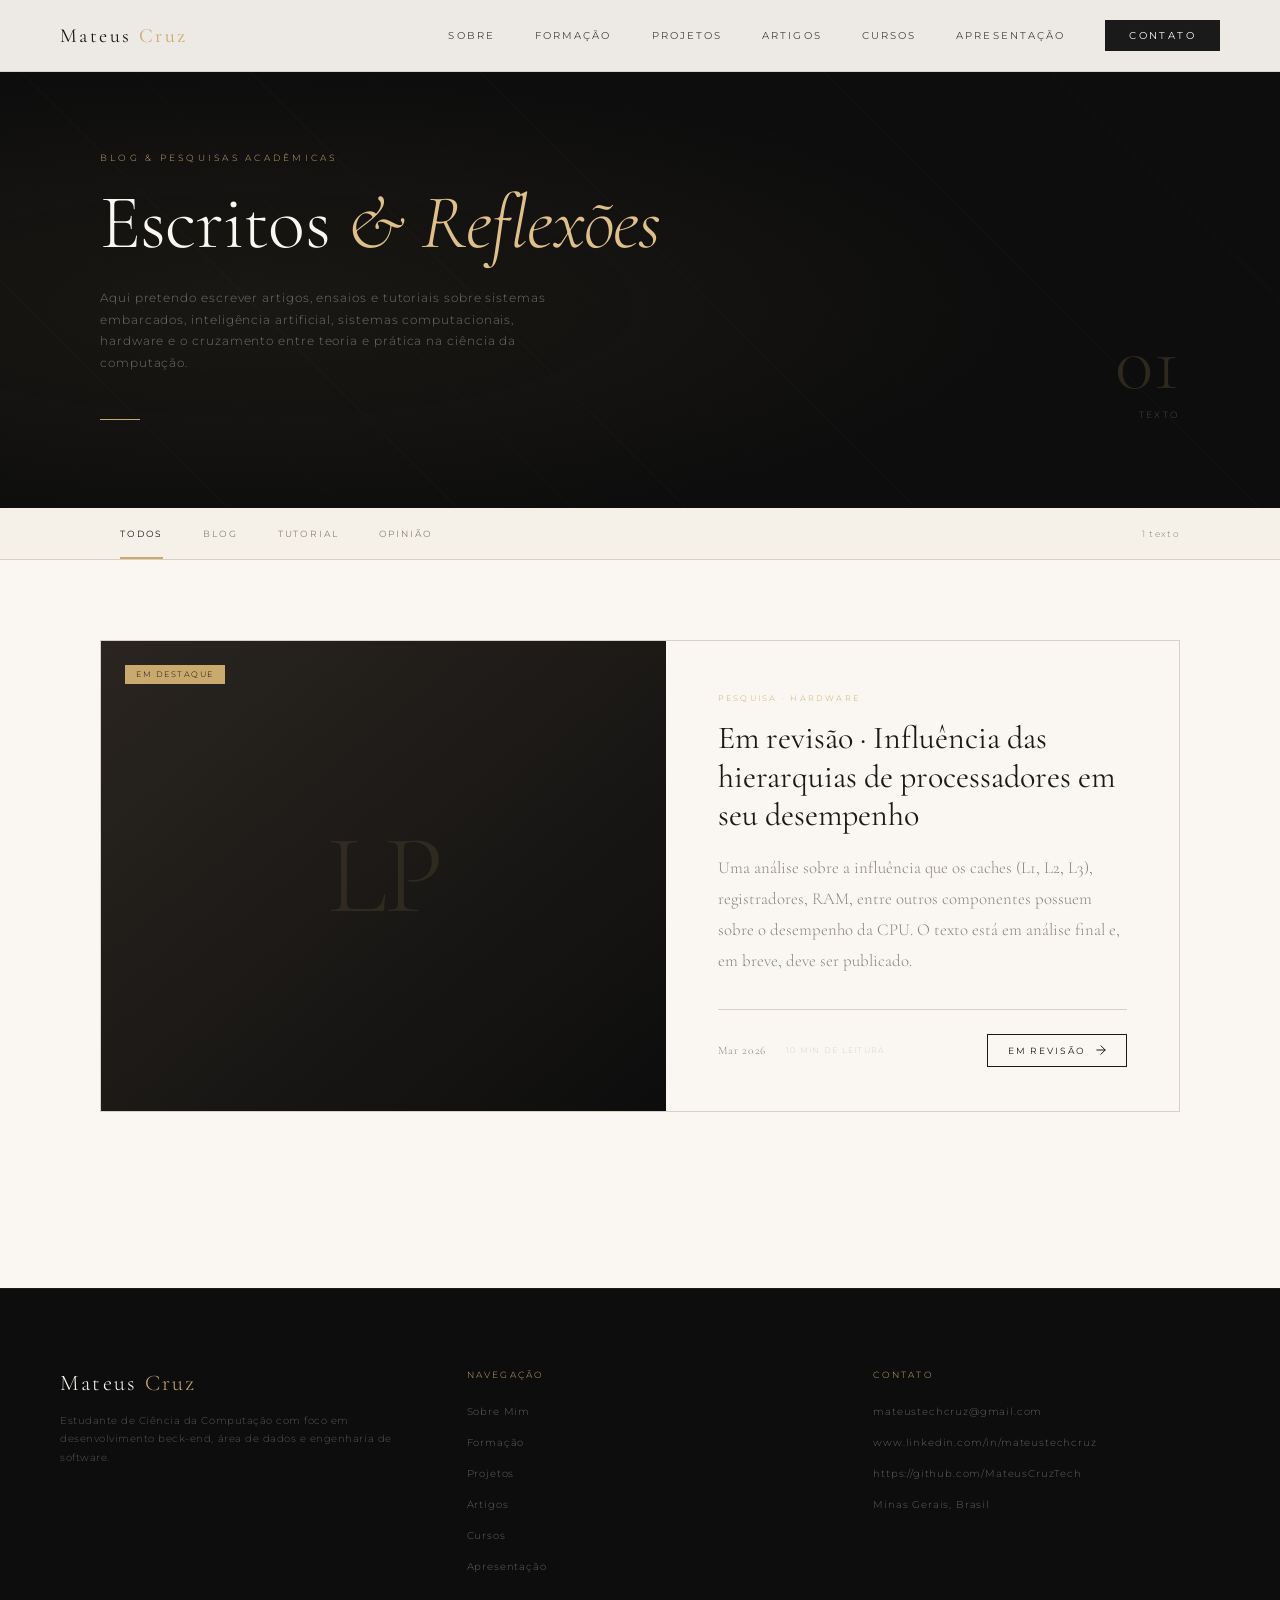
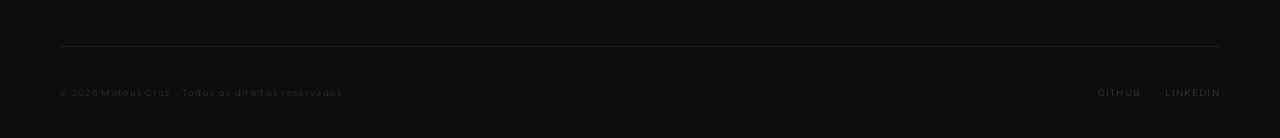
==== pages/articles_page/index.html @ 6759795a "portfolio update" ====
<!DOCTYPE html>
<html lang="pt-BR">

<head>
    <meta charset="UTF-8">
    <meta name="viewport" content="width=device-width, initial-scale=1.0">
    <title>Escritos & Pesquisa · Mateus Cruz</title>
    <link rel="preconnect" href="https://fonts.googleapis.com">
    <link
        href="https://fonts.googleapis.com/css2?family=Cormorant+Garamond:ital,wght@0,300;0,400;0,500;0,600;1,300;1,400&family=Montserrat:wght@200;300;400;500&display=swap"
        rel="stylesheet">
    <link rel="stylesheet" href="style.css">
</head>

<body>


    <header>
        <a href="../../index.html" class="logo">Mateus <span>Cruz</span></a>
        <nav>
            <a href="/index.html#sobre">Sobre</a>
            <a href="/index.html#formacao">Formação</a>
            <a href="../project_page/index.html">Projetos</a>
            <a href="../articles_page/index.html">Artigos</a>
            <a href="/index.html#cursos">Cursos</a>
            <a href="/index.html#apresentacao">Apresentação</a>
            <a href="mailto:mateustechcruz@gmail.com" class="nav-cta">Contato</a>
        </nav>
        <div class="hamburger" id="hamburger" aria-label="Menu" role="button" tabindex="0">
            <span></span><span></span><span></span>
        </div>
    </header>

    <nav class="mobile-nav" id="mobile-nav">
        <a href="/index.html#sobre">Sobre</a>
        <a href="/index.html#formacao">Formação</a>
        <a href="../project_page/index.html">Projetos</a>
        <a href="../articles_page/index.html">Artigos</a>
        <a href="/index.html#cursos">Cursos</a>
        <a href="/index.html#apresentacao">Apresentação</a>
        <a href="mailto:mateustechcruz@gmail.com" class="nav-cta">Contato</a>
    </nav>



    <section class="page-hero">
        <div class="page-hero-texture"></div>
        <div class="page-hero-inner">
            <div>
                <span class="page-hero-eyebrow">Blog & Pesquisas Acadêmicas</span>
                <h1 class="page-hero-title">Escritos <em>& Reflexões</em></h1>
                <p class="page-hero-desc">
                    Aqui pretendo escrever artigos, ensaios e tutoriais sobre sistemas embarcados, inteligência
                    artificial, sistemas computacionais, hardware e o
                    cruzamento entre teoria e prática na ciência da computação.
                </p>
                <div class="page-hero-line"></div>
            </div>
            <div class="page-hero-meta">
                <span class="hero-count" id="total-count">01</span>
                <span class="hero-count-label">Texto</span>
            </div>
        </div>
    </section>


    <div class="filters-bar">
        <div class="filters-inner">
            <button class="filter-btn active" data-filter="all">Todos</button>
            <button class="filter-btn" data-filter="blog">Blog</button>
            <button class="filter-btn" data-filter="tutorial">Tutorial</button>
            <button class="filter-btn" data-filter="opiniao">Opinião</button>
            <span class="filters-count" id="filter-count">1 texto</span>
        </div>
    </div>


    <section class="blog-section">
        <div class="blog-wrapper">


            <article class="featured-post reveal" data-category="blog">
                <div class="featured-post-thumb">
                    <div class="featured-badge">Em Destaque</div>
                    <!--  <img src="" alt=""> -->
                    <span class="thumb-initials-large">LP</span>
                </div>
                <div class="featured-post-body">
                    <div>
                        <span class="post-category">Pesquisa · Hardware</span>
                        <h2 class="featured-post-title">Em revisão · Influência das hierarquias de processadores em seu
                            desempenho</h2>
                        <p class="featured-post-excerpt">
                            Uma análise sobre a influência que os caches (L1, L2, L3), registradores, RAM, entre outros
                            componentes possuem sobre o desempenho da CPU. O texto está em análise final e, em breve,
                            deve ser publicado.
                        </p>
                    </div>
                    <div class="post-meta-row">
                        <div class="post-meta-info">
                            <span class="post-date">Mar 2026</span>
                            <span class="post-read-time">10 min de leitura</span>
                        </div>
                        <a href="#" class="btn-read">
                            Em revisão
                            <svg viewBox="0 0 12 12" fill="none" xmlns="http://www.w3.org/2000/svg">
                                <path d="M1 6h10M6 1l5 5-5 5" stroke="currentColor" stroke-width="1.2"
                                    stroke-linecap="round" stroke-linejoin="round" />
                            </svg>
                        </a>
                    </div>
                </div>
            </article>



        </div>

        <div class="empty-state" id="empty-state">
            <div class="empty-icon">◇</div>
            <p class="empty-text">Em breve</p>
        </div>

        </div>
    </section>

  
    <footer>
        <div class="footer-top">
            <div>
                <div class="footer-brand">Mateus <span>Cruz</span></div>
                <p class="footer-bio"> Estudante de Ciência da Computação
                    com foco em desenvolvimento beck-end,
                    área de dados e engenharia de software.</p>
            </div>

            <div>
                <div class="footer-col-title">Navegação</div>
                <ul class="footer-links">
                    <li><a href="/index.html#sobre">Sobre Mim</a></li>
                    <li><a href="/index.html#formacao">Formação</a></li>
                    <li><a href="/pages/project_page/index.html">Projetos</a></li>
                    <li><a href="/pages/articles_page/index.html">Artigos</a></li>
                    <li><a href="/index.html#cursos">Cursos</a></li>
                    <li><a href="/index.html#apresentacao">Apresentação</a></li>
                </ul>
            </div>

            <div>
                <div class="footer-col-title">Contato</div>
                <ul class="footer-links">
                    <li><a href="mailto:mateustechcruz@gmail.com">mateustechcruz@gmail.com</a></li>
                    <li><a href="https://www.linkedin.com/m/in/mateustechcruz">www.linkedin.com/in/mateustechcruz</a>
                    </li>
                    <li><a href="https://github.com/MateusCruzTech">https://github.com/MateusCruzTech</a></li>
                    <li><a href="#">Minas Gerais, Brasil</a></li>
                </ul>
            </div>
        </div>

        <div class="footer-bottom">
            <div class="footer-copy">© 2026 Mateus Cruz · Todos os direitos reservados</div>
            <div class="footer-social">
                <a target="_blank" href="https://github.com/MateusCruzTech">GitHub</a>
                <a target="_blank" href="https://www.linkedin.com/m/in/mateustechcruz">LinkedIn</a>
            </div>
        </div>
    </footer>


    <script src="script.js"></script>
</body>

</html>
---- pages/articles_page/style.css ----
*,
*::before,
*::after {
    box-sizing: border-box;
    margin: 0;
    padding: 0;
}

:root {
    --cream: #F5F0E8;
    --ivory: #FAF7F2;
    --gold: #C9A96E;
    --gold-light: #DFC08A;
    --charcoal: #1A1A1A;
    --dark: #0D0D0D;
    --mid: #4A4540;
    --light-mid: #8A847C;
    --border: #D8D0C4;
    --section-bg: #F0EBE1;
    --serif: 'Cormorant Garamond', Georgia, serif;
    --sans: 'Montserrat', sans-serif;
}

html {
    scroll-behavior: smooth;
}

body {
    font-family: var(--sans);
    background: var(--ivory);
    color: var(--charcoal);
    font-weight: 300;
    overflow-x: hidden;
}

::-webkit-scrollbar {
    width: 4px;
}

::-webkit-scrollbar-track {
    background: var(--cream);
}

::-webkit-scrollbar-thumb {
    background: var(--gold);
}


header {
    position: fixed;
    top: 0;
    left: 0;
    right: 0;
    z-index: 100;
    background: rgba(250, 247, 242, 0.95);
    backdrop-filter: blur(12px);
    border-bottom: 1px solid var(--border);
    padding: 0 60px;
    height: 72px;
    display: flex;
    align-items: center;
    justify-content: space-between;
}

.logo {
    font-family: var(--serif);
    font-size: 1.25rem;
    font-weight: 400;
    letter-spacing: 0.12em;
    color: var(--charcoal);
    text-decoration: none;
}

.logo span {
    color: var(--gold);
}

nav {
    display: flex;
    align-items: center;
    gap: 40px;
}

nav a {
    font-family: var(--sans);
    font-size: 0.65rem;
    font-weight: 400;
    letter-spacing: 0.2em;
    text-transform: uppercase;
    color: var(--mid);
    text-decoration: none;
    transition: color 0.3s;
    position: relative;
}

nav a::after {
    content: '';
    position: absolute;
    bottom: -4px;
    left: 0;
    right: 0;
    height: 1px;
    background: var(--gold);
    transform: scaleX(0);
    transition: transform 0.3s;
}

nav a:hover {
    color: var(--charcoal);
}

nav a:hover::after {
    transform: scaleX(1);
}

nav a.active {
    color: var(--charcoal);
}

nav a.active::after {
    transform: scaleX(1);
}

.nav-cta {
    background: var(--charcoal);
    color: var(--ivory) !important;
    padding: 10px 24px;
    font-size: 0.6rem !important;
    letter-spacing: 0.25em !important;
}

.nav-cta::after {
    display: none !important;
}

.nav-cta:hover {
    background: var(--gold) !important;
    color: var(--dark) !important;
}

.hamburger {
    display: none;
    flex-direction: column;
    gap: 5px;
    cursor: pointer;
    padding: 4px;
}

.hamburger span {
    display: block;
    width: 22px;
    height: 1px;
    background: var(--charcoal);
}

.mobile-nav {
    position: fixed;
    top: 72px;
    left: 0;
    right: 0;
    bottom: 0;
    background: var(--ivory);
    z-index: 99;
    display: flex;
    flex-direction: column;
    align-items: center;
    justify-content: center;
    gap: 32px;
    transform: translateX(100%);
    transition: transform 0.4s ease;
}

.mobile-nav.open {
    transform: translateX(0);
}

.mobile-nav a {
    font-family: var(--serif);
    font-size: 1.8rem;
    font-weight: 300;
    color: var(--charcoal);
    text-decoration: none;
    letter-spacing: 0.08em;
    transition: color 0.2s;
}

.mobile-nav a:hover {
    color: var(--gold);
}


.page-hero {
    padding-top: 72px;
    background: var(--dark);
    position: relative;
    overflow: hidden;
}

.page-hero-texture {
    position: absolute;
    inset: 0;
    background-image:
        radial-gradient(ellipse at 20% 60%, rgba(201, 169, 110, 0.07) 0%, transparent 55%),
        repeating-linear-gradient(45deg,
            transparent, transparent 80px,
            rgba(255, 255, 255, 0.012) 80px, rgba(255, 255, 255, 0.012) 81px);
    pointer-events: none;
}

.page-hero-inner {
    max-width: 1200px;
    margin: 0 auto;
    padding: 80px 60px 88px;
    position: relative;
    display: grid;
    grid-template-columns: 1fr auto;
    align-items: end;
    gap: 60px;
}

.page-hero-eyebrow {
    font-size: 0.58rem;
    letter-spacing: 0.35em;
    text-transform: uppercase;
    color: var(--gold);
    display: block;
    margin-bottom: 20px;
    opacity: 0;
    animation: fadeUp 0.9s ease 0.2s forwards;
}

.page-hero-title {
    font-family: var(--serif);
    font-size: clamp(3rem, 6vw, 5rem);
    font-weight: 300;
    color: var(--ivory);
    line-height: 1.05;
    letter-spacing: -0.01em;
    opacity: 0;
    animation: fadeUp 0.9s ease 0.4s forwards;
}

.page-hero-title em {
    font-style: italic;
    color: var(--gold-light);
}

.page-hero-desc {
    font-size: 0.72rem;
    letter-spacing: 0.08em;
    line-height: 1.9;
    color: rgba(250, 247, 242, 0.4);
    max-width: 480px;
    margin-top: 24px;
    opacity: 0;
    animation: fadeUp 0.9s ease 0.6s forwards;
}

.page-hero-line {
    width: 40px;
    height: 1px;
    background: var(--gold);
    margin-top: 44px;
    opacity: 0;
    animation: fadeUp 0.9s ease 0.8s forwards;
}

.page-hero-meta {
    text-align: right;
    opacity: 0;
    animation: fadeUp 0.9s ease 0.6s forwards;
}

.hero-count {
    font-family: var(--serif);
    font-size: 5rem;
    font-weight: 300;
    color: rgba(201, 169, 110, 0.18);
    line-height: 1;
    display: block;
}

.hero-count-label {
    font-size: 0.55rem;
    letter-spacing: 0.25em;
    text-transform: uppercase;
    color: rgba(250, 247, 242, 0.25);
    display: block;
    margin-top: 6px;
}


.filters-bar {
    background: var(--cream);
    border-bottom: 1px solid var(--border);
    position: sticky;
    top: 72px;
    z-index: 50;
}

.filters-inner {
    max-width: 1200px;
    margin: 0 auto;
    padding: 0 60px;
    display: flex;
    align-items: center;
    overflow-x: auto;
    scrollbar-width: none;
}

.filters-inner::-webkit-scrollbar {
    display: none;
}

.filter-btn {
    font-family: var(--sans);
    font-size: 0.58rem;
    font-weight: 400;
    letter-spacing: 0.2em;
    text-transform: uppercase;
    color: var(--light-mid);
    background: none;
    border: none;
    padding: 20px 20px;
    cursor: pointer;
    position: relative;
    white-space: nowrap;
    transition: color 0.3s;
}

.filter-btn::after {
    content: '';
    position: absolute;
    bottom: 0;
    left: 20px;
    right: 20px;
    height: 2px;
    background: var(--gold);
    transform: scaleX(0);
    transition: transform 0.3s;
}

.filter-btn:hover {
    color: var(--charcoal);
}

.filter-btn.active {
    color: var(--charcoal);
}

.filter-btn.active::after {
    transform: scaleX(1);
}

.filters-count {
    margin-left: auto;
    font-size: 0.55rem;
    letter-spacing: 0.15em;
    color: var(--light-mid);
    white-space: nowrap;
    padding-left: 24px;
}


.blog-section {
    background: var(--ivory);
    padding-bottom: 120px;
}

.blog-wrapper {
    max-width: 1200px;
    margin: 0 auto;
    padding: 80px 60px 0;
}


.featured-post {
    display: grid;
    grid-template-columns: 1.1fr 1fr;
    border: 1px solid var(--border);
    margin-bottom: 56px;
    position: relative;
    overflow: hidden;
    opacity: 0;
    transform: translateY(28px);
    transition: opacity 0.8s ease, transform 0.8s ease, border-color 0.3s, box-shadow 0.3s;
}

.featured-post.visible {
    opacity: 1;
    transform: translateY(0);
}

.featured-post:hover {
    border-color: var(--gold);
    box-shadow: 0 12px 48px rgba(0, 0, 0, 0.07);
}

.featured-post-thumb {
    background: linear-gradient(140deg, #2A2520 0%, #0D0D0D 100%);
    position: relative;
    overflow: hidden;
    min-height: 420px;
    display: flex;
    align-items: center;
    justify-content: center;
}

.featured-post-thumb img {
    width: 100%;
    height: 100%;
    object-fit: cover;
    position: absolute;
    inset: 0;
    opacity: 0;
    transition: opacity 0.5s, transform 0.6s ease;
}

.featured-post-thumb img.loaded {
    opacity: 1;
}

.featured-post:hover .featured-post-thumb img {
    transform: scale(1.04);
}

.thumb-initials-large {
    font-family: var(--serif);
    font-size: 7rem;
    font-weight: 300;
    color: rgba(201, 169, 110, 0.12);
    letter-spacing: -0.03em;
    user-select: none;
    position: relative;
    z-index: 1;
}

.featured-badge {
    position: absolute;
    top: 24px;
    left: 24px;
    font-size: 0.48rem;
    letter-spacing: 0.2em;
    text-transform: uppercase;
    background: var(--gold);
    color: var(--dark);
    padding: 5px 11px;
    z-index: 2;
}

.featured-post-body {
    padding: 52px 52px 44px;
    display: flex;
    flex-direction: column;
    justify-content: space-between;
    background: var(--ivory);
    position: relative;
}

.featured-post-body::before {
    content: '';
    position: absolute;
    top: 0;
    left: 0;
    bottom: 0;
    width: 2px;
    background: transparent;
    transition: background 0.3s;
}

.featured-post:hover .featured-post-body::before {
    background: var(--gold);
}

.post-category {
    font-size: 0.5rem;
    letter-spacing: 0.28em;
    text-transform: uppercase;
    color: var(--gold);
    margin-bottom: 16px;
    display: block;
}

.featured-post-title {
    font-family: var(--serif);
    font-size: clamp(1.6rem, 2.5vw, 2.2rem);
    font-weight: 400;
    color: var(--charcoal);
    line-height: 1.2;
    margin-bottom: 18px;
    transition: color 0.2s;
}

.featured-post:hover .featured-post-title {
    color: var(--mid);
}

.featured-post-excerpt {
    font-family: var(--serif);
    font-size: 1.05rem;
    font-weight: 300;
    line-height: 1.85;
    color: var(--light-mid);
    margin-bottom: 32px;
    flex: 1;
}

.post-meta-row {
    display: flex;
    align-items: center;
    justify-content: space-between;
    padding-top: 24px;
    border-top: 1px solid var(--border);
}

.post-meta-info {
    display: flex;
    align-items: center;
    gap: 20px;
}

.post-date {
    font-family: var(--serif);
    font-size: 0.72rem;
    color: var(--light-mid);
    letter-spacing: 0.06em;
}

.post-read-time {
    font-size: 0.52rem;
    letter-spacing: 0.15em;
    text-transform: uppercase;
    color: var(--border);
}

.btn-read {
    font-family: var(--sans);
    font-size: 0.55rem;
    font-weight: 400;
    letter-spacing: 0.22em;
    text-transform: uppercase;
    color: var(--charcoal);
    text-decoration: none;
    display: inline-flex;
    align-items: center;
    gap: 10px;
    padding: 10px 20px;
    border: 1px solid var(--charcoal);
    transition: background 0.3s, color 0.3s;
    background: transparent;
    cursor: pointer;
}

.btn-read:hover {
    background: var(--charcoal);
    color: var(--ivory);
}

.btn-read svg {
    width: 10px;
    flex-shrink: 0;
    transition: transform 0.3s;
}

.btn-read:hover svg {
    transform: translateX(3px);
}


.posts-grid {
    display: grid;
    grid-template-columns: repeat(3, 1fr);
    gap: 28px;
}


.post-card {
    background: var(--ivory);
    border: 1px solid var(--border);
    display: flex;
    flex-direction: column;
    position: relative;
    overflow: hidden;
    opacity: 0;
    transform: translateY(28px);
    transition: opacity 0.7s ease, transform 0.7s ease, border-color 0.3s, box-shadow 0.3s;
}

.post-card.visible {
    opacity: 1;
    transform: translateY(0);
}

.post-card:hover {
    border-color: var(--gold);
    box-shadow: 0 12px 40px rgba(0, 0, 0, 0.07);
}


.card-accent {
    position: absolute;
    top: 0;
    left: 0;
    right: 0;
    height: 2px;
    background: var(--gold);
    transform: scaleX(0);
    transform-origin: left;
    transition: transform 0.4s ease;
}

.post-card:hover .card-accent {
    transform: scaleX(1);
}


.card-thumb {
    width: 100%;
    aspect-ratio: 16 / 9;
    background: linear-gradient(135deg, var(--section-bg) 0%, var(--cream) 100%);
    position: relative;
    overflow: hidden;
    flex-shrink: 0;
    display: flex;
    align-items: center;
    justify-content: center;
}

.card-thumb img {
    width: 100%;
    height: 100%;
    object-fit: cover;
    position: absolute;
    inset: 0;
    opacity: 0;
    transition: opacity 0.4s, transform 0.6s ease;
}

.card-thumb img.loaded {
    opacity: 1;
}

.post-card:hover .card-thumb img {
    transform: scale(1.05);
}

.thumb-initial {
    font-family: var(--serif);
    font-size: 3.5rem;
    font-weight: 300;
    color: rgba(26, 26, 26, 0.08);
    letter-spacing: -0.02em;
    user-select: none;
    position: relative;
    z-index: 1;
}

.card-type-badge {
    position: absolute;
    bottom: 14px;
    left: 14px;
    font-size: 0.46rem;
    letter-spacing: 0.18em;
    text-transform: uppercase;
    background: rgba(13, 13, 13, 0.6);
    backdrop-filter: blur(4px);
    color: var(--ivory);
    padding: 4px 9px;
    z-index: 2;
}


.card-body {
    padding: 28px 28px 20px;
    flex: 1;
    display: flex;
    flex-direction: column;
}

.card-category {
    font-size: 0.48rem;
    letter-spacing: 0.26em;
    text-transform: uppercase;
    color: var(--gold);
    margin-bottom: 10px;
    display: block;
}

.card-title {
    font-family: var(--serif);
    font-size: 1.25rem;
    font-weight: 400;
    color: var(--charcoal);
    line-height: 1.3;
    margin-bottom: 12px;
    transition: color 0.2s;
    flex: 1;
}

.post-card:hover .card-title {
    color: var(--mid);
}

.card-excerpt {
    font-size: 0.66rem;
    line-height: 1.85;
    color: var(--light-mid);
    letter-spacing: 0.02em;
    margin-bottom: 20px;
    display: -webkit-box;
    -webkit-line-clamp: 3;
    -webkit-box-orient: vertical;
    overflow: hidden;
}


.card-footer {
    padding: 16px 28px;
    border-top: 1px solid var(--border);
    display: flex;
    align-items: center;
    justify-content: space-between;
}

.card-meta {
    display: flex;
    flex-direction: column;
    gap: 3px;
}

.card-date {
    font-family: var(--serif);
    font-size: 0.7rem;
    color: var(--light-mid);
    letter-spacing: 0.05em;
}

.card-read-time {
    font-size: 0.48rem;
    letter-spacing: 0.14em;
    text-transform: uppercase;
    color: var(--border);
}


.post-card:nth-child(1) {
    transition-delay: 0.00s;
}

.post-card:nth-child(2) {
    transition-delay: 0.08s;
}

.post-card:nth-child(3) {
    transition-delay: 0.16s;
}

.post-card:nth-child(4) {
    transition-delay: 0.24s;
}

.post-card:nth-child(5) {
    transition-delay: 0.32s;
}

.post-card:nth-child(6) {
    transition-delay: 0.40s;
}

.post-card:nth-child(7) {
    transition-delay: 0.48s;
}

.post-card:nth-child(8) {
    transition-delay: 0.56s;
}

.post-card:nth-child(9) {
    transition-delay: 0.64s;
}


.empty-state {
    text-align: center;
    padding: 100px 0;
    display: none;
}

.empty-state.visible {
    display: block;
}

.empty-icon {
    font-family: var(--serif);
    font-size: 4rem;
    color: var(--border);
    margin-bottom: 16px;
}

.empty-text {
    font-size: 0.65rem;
    letter-spacing: 0.15em;
    text-transform: uppercase;
    color: var(--light-mid);
}


.reveal {
    opacity: 0;
    transform: translateY(28px);
    transition: opacity 0.8s ease, transform 0.8s ease;
}

.reveal.visible {
    opacity: 1;
    transform: translateY(0);
}


@keyframes fadeUp {
    from {
        opacity: 0;
        transform: translateY(24px);
    }

    to {
        opacity: 1;
        transform: translateY(0);
    }
}


footer {
    background: var(--dark);
    padding: 80px 60px 40px;
    border-top: 1px solid rgba(255, 255, 255, 0.06);
}

.footer-top {
    display: grid;
    grid-template-columns: 1fr 1fr 1fr;
    gap: 60px;
    padding-bottom: 60px;
    border-bottom: 1px solid rgba(255, 255, 255, 0.08);
    margin-bottom: 40px;
}

.footer-brand {
    font-family: var(--serif);
    font-size: 1.4rem;
    font-weight: 300;
    color: var(--ivory);
    letter-spacing: 0.1em;
    margin-bottom: 16px;
}

.footer-brand span {
    color: var(--gold);
}

.footer-bio {
    font-size: 0.65rem;
    line-height: 1.8;
    color: rgba(255, 255, 255, 0.3);
    letter-spacing: 0.05em;
}

.footer-col-title {
    font-size: 0.55rem;
    letter-spacing: 0.25em;
    text-transform: uppercase;
    color: var(--gold);
    margin-bottom: 20px;
}

.footer-links {
    list-style: none;
}

.footer-links li {
    margin-bottom: 12px;
}

.footer-links a {
    font-size: 0.65rem;
    letter-spacing: 0.08em;
    color: rgba(255, 255, 255, 0.35);
    text-decoration: none;
    transition: color 0.2s;
}

.footer-links a:hover {
    color: var(--gold);
}

.footer-bottom {
    display: flex;
    justify-content: space-between;
    align-items: center;
}

.footer-copy {
    font-size: 0.55rem;
    letter-spacing: 0.15em;
    color: rgba(255, 255, 255, 0.2);
}

.footer-social {
    display: flex;
    gap: 24px;
}

.footer-social a {
    font-size: 0.55rem;
    letter-spacing: 0.15em;
    text-transform: uppercase;
    color: rgba(255, 255, 255, 0.25);
    text-decoration: none;
    transition: color 0.2s;
}

.footer-social a:hover {
    color: var(--gold);
}


@media (max-width: 1024px) {
    header {
        padding: 0 32px;
    }

    header nav a:not(.nav-cta) {
        display: none;
    }

    .mobile-nav a {
        display: block;
    }

    .hamburger {
        display: flex;
    }

    .hamburger {
        display: flex;
    }

    .page-hero-inner {
        padding: 60px 32px 72px;
        grid-template-columns: 1fr;
        gap: 32px;
    }

    .page-hero-meta {
        text-align: left;
    }

    .filters-inner {
        padding: 0 32px;
    }

    .blog-wrapper {
        padding: 60px 32px 0;
    }

    .featured-post {
        grid-template-columns: 1fr;
    }

    .featured-post-thumb {
        min-height: 280px;
    }

    .featured-post-body {
        padding: 36px 36px 32px;
    }

    .posts-grid {
        grid-template-columns: repeat(2, 1fr);
        gap: 20px;
    }

    footer {
        padding: 60px 32px 40px;
    }

    .footer-top {
        grid-template-columns: 1fr;
        gap: 40px;
    }
}

@media (max-width: 640px) {
    .posts-grid {
        grid-template-columns: 1fr;
        gap: 16px;
    }

    .featured-post-body {
        padding: 28px 24px 24px;
    }

    .post-meta-row {
        flex-direction: column;
        align-items: flex-start;
        gap: 16px;
    }
}
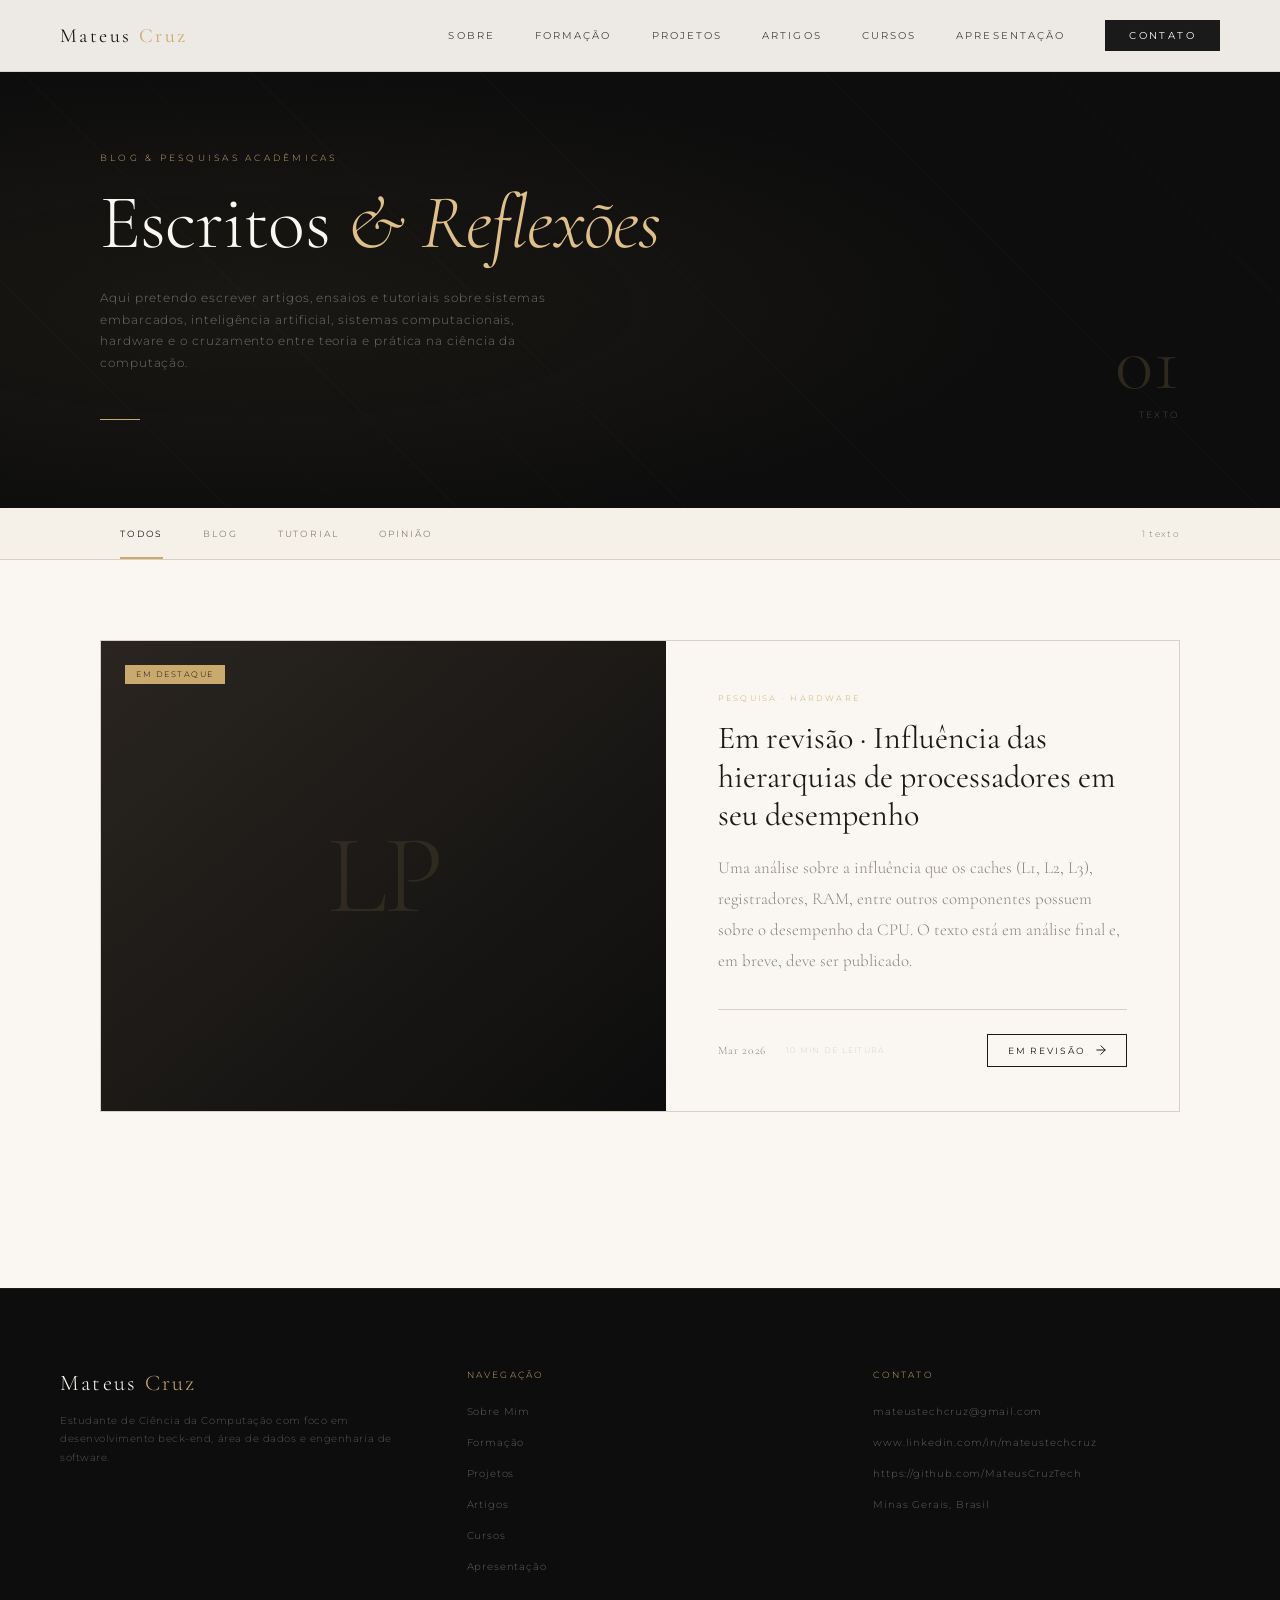
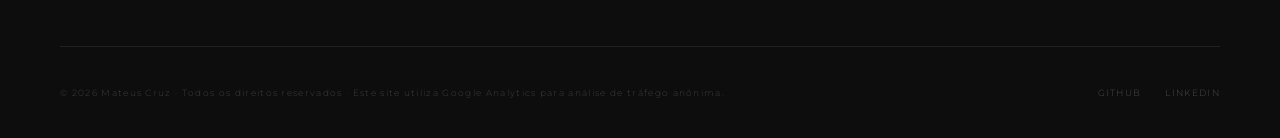
==== commit 172cdd68: "portfolio update" ====
--- a/pages/articles_page/index.html
+++ b/pages/articles_page/index.html
@@ -159,7 +159,7 @@
         </div>
 
         <div class="footer-bottom">
-            <div class="footer-copy">© 2026 Mateus Cruz · Todos os direitos reservados</div>
+            <div class="footer-copy">© 2026 Mateus Cruz · Todos os direitos reservados · Este site utiliza Google Analytics para análise de tráfego anônima.</div>
             <div class="footer-social">
                 <a target="_blank" href="https://github.com/MateusCruzTech">GitHub</a>
                 <a target="_blank" href="https://www.linkedin.com/m/in/mateustechcruz">LinkedIn</a>
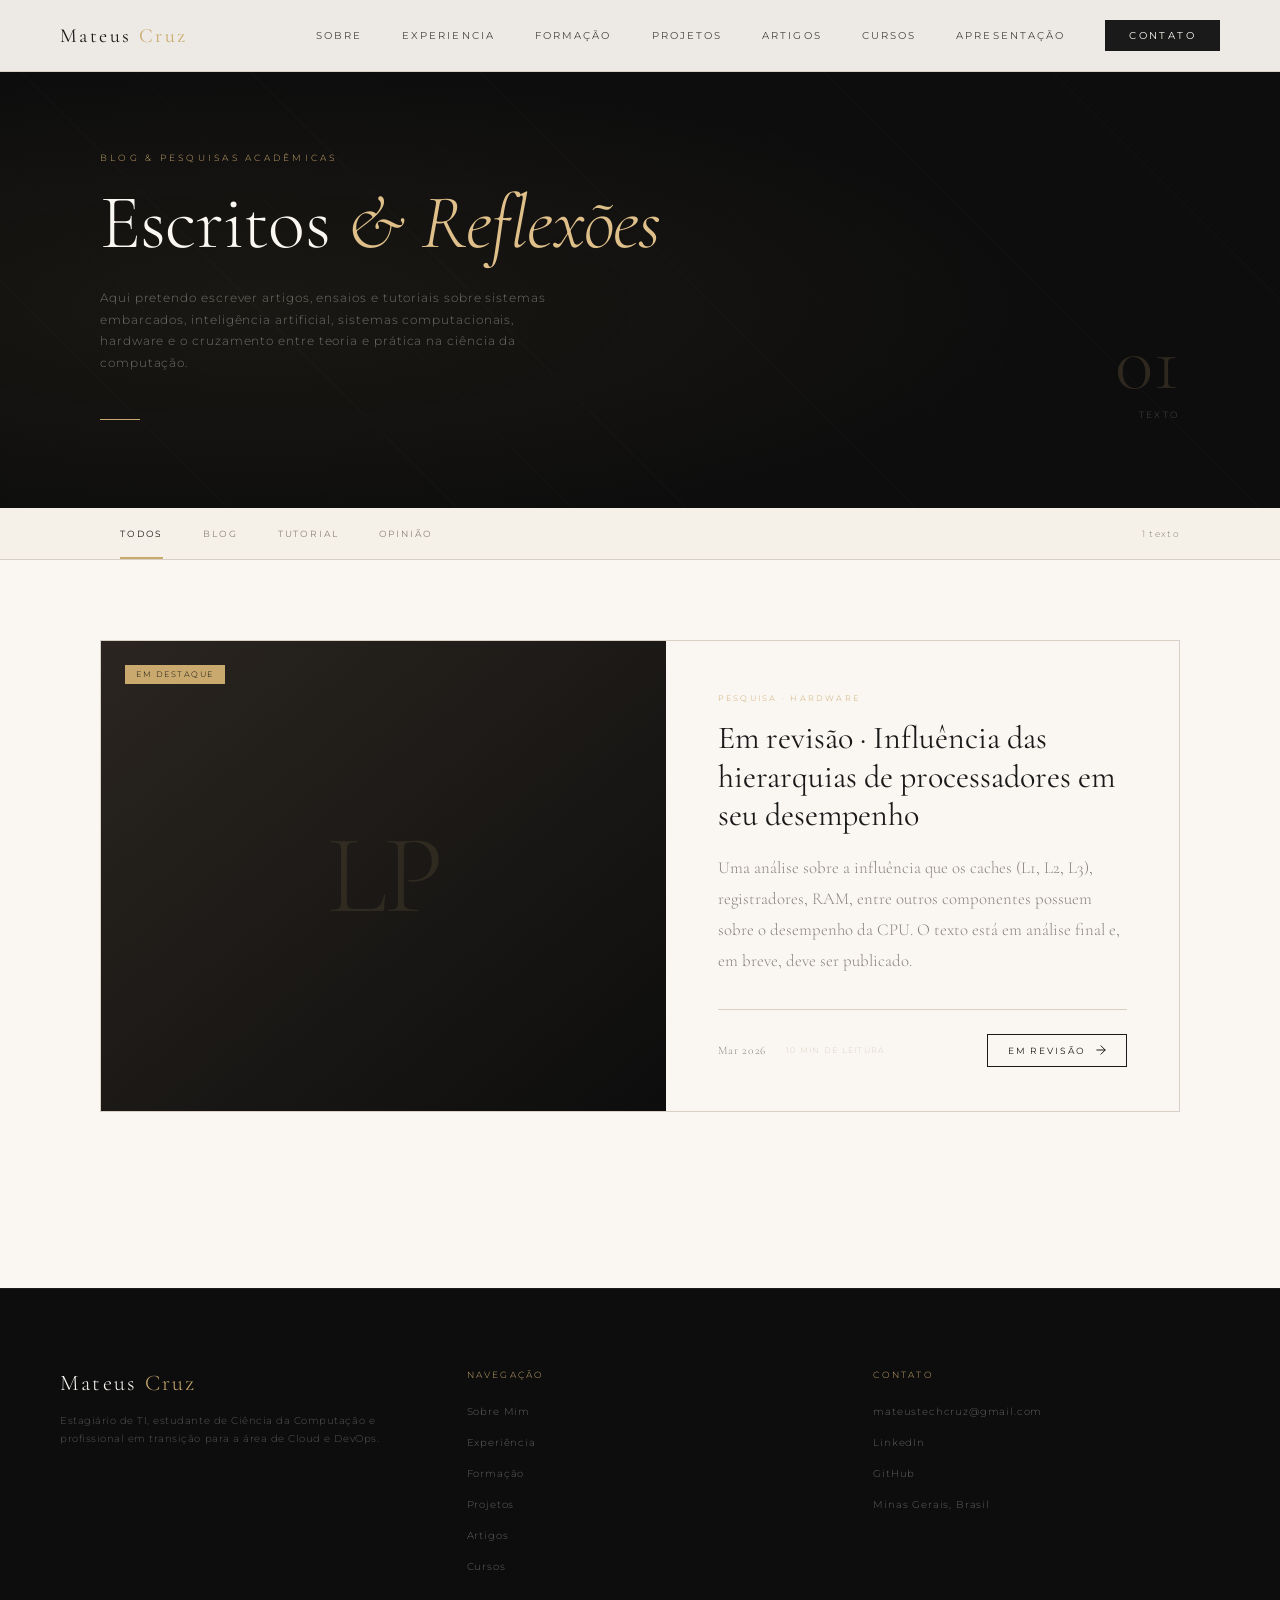
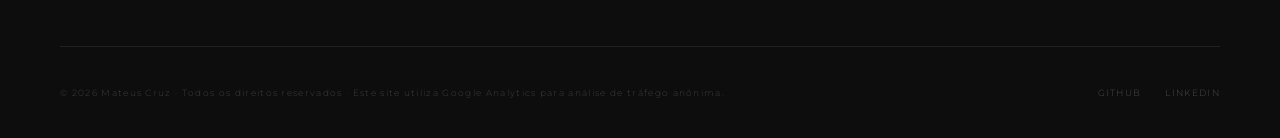
==== commit aeb89c2e: "Feature: Add seção de experiência com estágio" ====
--- a/pages/articles_page/index.html
+++ b/pages/articles_page/index.html
@@ -5,6 +5,7 @@
     <meta charset="UTF-8">
     <meta name="viewport" content="width=device-width, initial-scale=1.0">
     <title>Escritos & Pesquisa · Mateus Cruz</title>
+    <script async src="https://www.googletagmanager.com/gtag/js?id=G-LPCW3D3TZD"></script>
     <link rel="preconnect" href="https://fonts.googleapis.com">
     <link
         href="https://fonts.googleapis.com/css2?family=Cormorant+Garamond:ital,wght@0,300;0,400;0,500;0,600;1,300;1,400&family=Montserrat:wght@200;300;400;500&display=swap"
@@ -19,6 +20,7 @@
         <a href="../../index.html" class="logo">Mateus <span>Cruz</span></a>
         <nav>
             <a href="/index.html#sobre">Sobre</a>
+            <a href="/index.html#experiencia">Experiencia</a>
             <a href="/index.html#formacao">Formação</a>
             <a href="../project_page/index.html">Projetos</a>
             <a href="../articles_page/index.html">Artigos</a>
@@ -33,6 +35,7 @@
 
     <nav class="mobile-nav" id="mobile-nav">
         <a href="/index.html#sobre">Sobre</a>
+        <a href="/index.html#experiencia">Experiencia</a>
         <a href="/index.html#formacao">Formação</a>
         <a href="../project_page/index.html">Projetos</a>
         <a href="../articles_page/index.html">Artigos</a>
@@ -124,25 +127,25 @@
         </div>
     </section>
 
-  
+
+
     <footer>
         <div class="footer-top">
             <div>
                 <div class="footer-brand">Mateus <span>Cruz</span></div>
-                <p class="footer-bio"> Estudante de Ciência da Computação
-                    com foco em desenvolvimento beck-end,
-                    área de dados e engenharia de software.</p>
+                <p class="footer-bio">Estagiário de TI, estudante de Ciência da Computação e profissional em transição
+                    para a área de Cloud e DevOps.</p>
             </div>
 
             <div>
                 <div class="footer-col-title">Navegação</div>
                 <ul class="footer-links">
                     <li><a href="/index.html#sobre">Sobre Mim</a></li>
+                    <li><a href="/index.html#experiencia">Experiência</a></li>
                     <li><a href="/index.html#formacao">Formação</a></li>
                     <li><a href="/pages/project_page/index.html">Projetos</a></li>
                     <li><a href="/pages/articles_page/index.html">Artigos</a></li>
                     <li><a href="/index.html#cursos">Cursos</a></li>
-                    <li><a href="/index.html#apresentacao">Apresentação</a></li>
                 </ul>
             </div>
 
@@ -150,19 +153,20 @@
                 <div class="footer-col-title">Contato</div>
                 <ul class="footer-links">
                     <li><a href="mailto:mateustechcruz@gmail.com">mateustechcruz@gmail.com</a></li>
-                    <li><a href="https://www.linkedin.com/m/in/mateustechcruz">www.linkedin.com/in/mateustechcruz</a>
+                    <li><a href="https://www.linkedin.com/m/in/mateustechcruz" target="_blank">LinkedIn</a>
                     </li>
-                    <li><a href="https://github.com/MateusCruzTech">https://github.com/MateusCruzTech</a></li>
+                    <li><a href="https://github.com/MateusCruzTech" target="_blank">GitHub</a></li>
                     <li><a href="#">Minas Gerais, Brasil</a></li>
                 </ul>
             </div>
         </div>
 
         <div class="footer-bottom">
-            <div class="footer-copy">© 2026 Mateus Cruz · Todos os direitos reservados · Este site utiliza Google Analytics para análise de tráfego anônima.</div>
+            <div class="footer-copy">© 2026 Mateus Cruz · Todos os direitos reservados · Este site utiliza Google
+                Analytics para análise de tráfego anônima.</div>
             <div class="footer-social">
-                <a target="_blank" href="https://github.com/MateusCruzTech">GitHub</a>
-                <a target="_blank" href="https://www.linkedin.com/m/in/mateustechcruz">LinkedIn</a>
+                <a href="https://github.com/MateusCruzTech" target="_blank">GitHub</a>
+                <a href="https://www.linkedin.com/m/in/mateustechcruz" target="_blank">LinkedIn</a>
             </div>
         </div>
     </footer>
